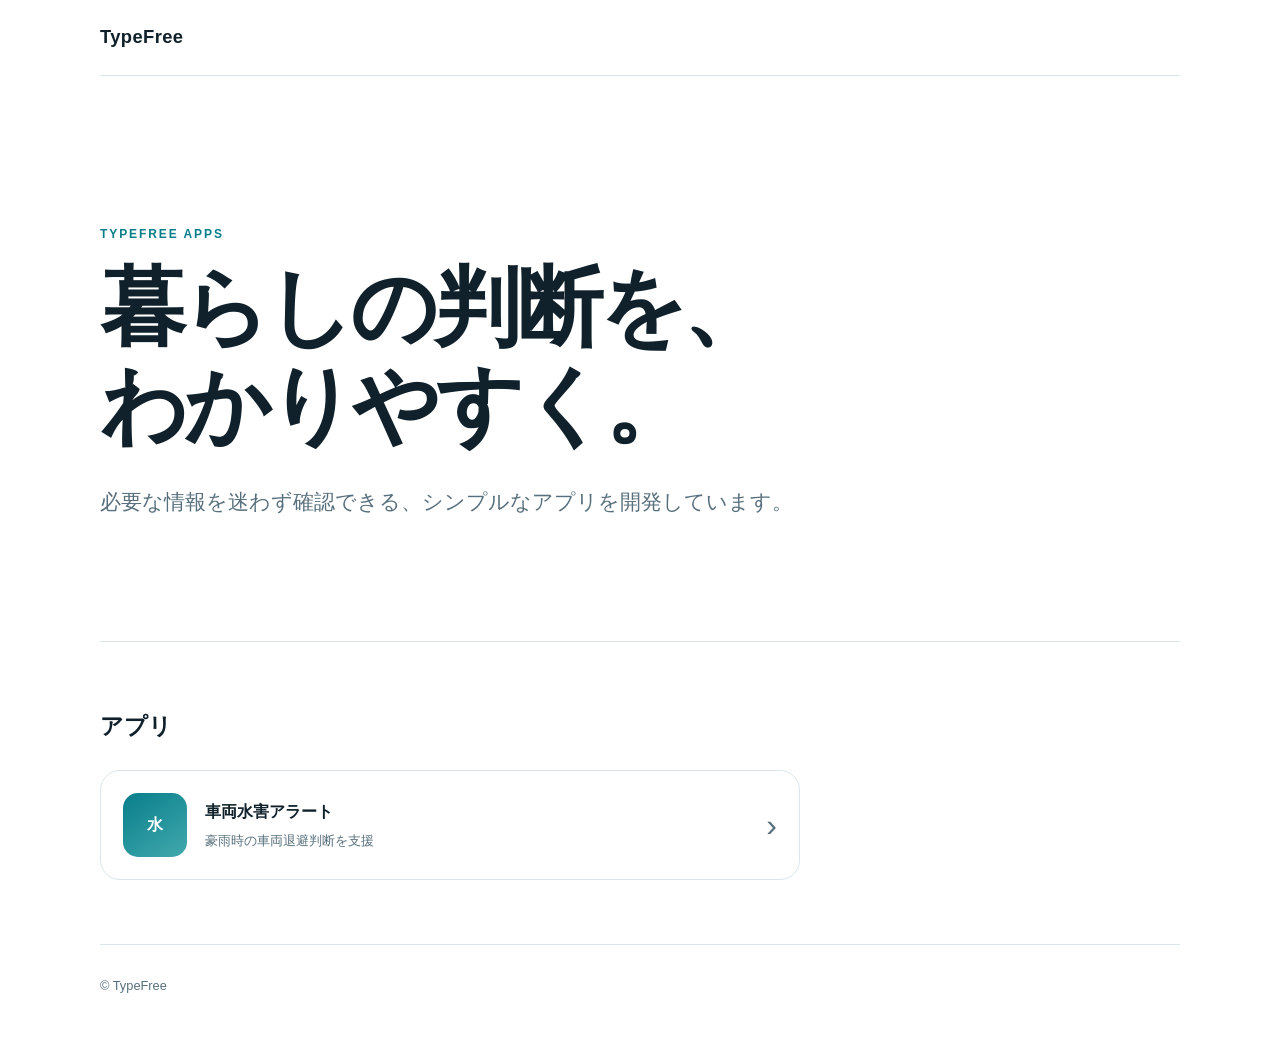
==== index.html @ a4886537 "Add vehicle flood app pages and custom domain" ====
<!doctype html>
<html lang="ja">
<head>
  <meta charset="utf-8">
  <meta name="viewport" content="width=device-width, initial-scale=1">
  <meta name="description" content="TypeFreeが提供するアプリとサービスのご案内。">
  <title>TypeFree</title>
  <link rel="stylesheet" href="/assets/style.css">
</head>
<body>
  <header class="site-header">
    <a class="brand" href="/">TypeFree</a>
  </header>
  <main>
    <section class="hero compact">
      <p class="eyebrow">TYPEFREE APPS</p>
      <h1>暮らしの判断を、<br>わかりやすく。</h1>
      <p class="lead">必要な情報を迷わず確認できる、シンプルなアプリを開発しています。</p>
    </section>
    <section class="section">
      <h2>アプリ</h2>
      <a class="app-card" href="/apps/vehicle-flood/">
        <span class="app-symbol" aria-hidden="true">水</span>
        <span>
          <strong>車両水害アラート</strong>
          <small>豪雨時の車両退避判断を支援</small>
        </span>
        <span class="arrow" aria-hidden="true">›</span>
      </a>
    </section>
  </main>
  <footer>© TypeFree</footer>
</body>
</html>
---- assets/style.css ----
:root {
  color-scheme: light;
  --ink: #10212b;
  --muted: #58707d;
  --line: #dbe6eb;
  --surface: #f3f8fa;
  --accent: #087e8b;
  --accent-dark: #075d68;
  --warm: #e59b42;
}

* { box-sizing: border-box; }

html { scroll-behavior: smooth; }

body {
  margin: 0;
  color: var(--ink);
  background: #fff;
  font-family: -apple-system, BlinkMacSystemFont, "Hiragino Sans", "Yu Gothic", sans-serif;
  line-height: 1.75;
  -webkit-font-smoothing: antialiased;
}

a { color: var(--accent-dark); }

.site-header {
  width: min(1080px, calc(100% - 40px));
  height: 76px;
  margin: auto;
  display: flex;
  align-items: center;
  justify-content: space-between;
  border-bottom: 1px solid var(--line);
}

.brand {
  color: var(--ink);
  font-size: 1.15rem;
  font-weight: 750;
  letter-spacing: .02em;
  text-decoration: none;
}

nav a {
  color: var(--muted);
  font-size: .9rem;
  text-decoration: none;
}

main { width: min(1080px, calc(100% - 40px)); margin: auto; }

.hero { padding: clamp(72px, 12vw, 148px) 0 clamp(64px, 10vw, 120px); }
.hero.compact { max-width: 780px; }

.eyebrow {
  margin: 0 0 14px;
  color: var(--accent);
  font-size: .75rem;
  font-weight: 800;
  letter-spacing: .16em;
}

h1 {
  margin: 0;
  max-width: 900px;
  font-size: clamp(2.35rem, 7vw, 5.4rem);
  line-height: 1.13;
  letter-spacing: -.045em;
}

.lead {
  max-width: 700px;
  margin: 30px 0 0;
  color: var(--muted);
  font-size: clamp(1rem, 2.4vw, 1.3rem);
}

.availability {
  display: inline-block;
  margin: 32px 0 0;
  padding: 7px 13px;
  border: 1px solid var(--line);
  border-radius: 999px;
  color: var(--muted);
  font-size: .82rem;
}

.section { padding: 64px 0; border-top: 1px solid var(--line); }
.section > h2 { margin: 0 0 24px; font-size: 1.45rem; }

.app-card {
  display: grid;
  grid-template-columns: 64px 1fr auto;
  gap: 18px;
  align-items: center;
  max-width: 700px;
  padding: 22px;
  border: 1px solid var(--line);
  border-radius: 20px;
  color: var(--ink);
  text-decoration: none;
  transition: transform .2s ease, border-color .2s ease;
}

.app-card:hover { transform: translateY(-2px); border-color: #aac6cf; }
.app-card strong, .app-card small { display: block; }
.app-card small { margin-top: 3px; color: var(--muted); }
.app-symbol {
  display: grid;
  place-items: center;
  width: 64px;
  height: 64px;
  border-radius: 15px;
  background: linear-gradient(145deg, var(--accent), #42a9ad);
  color: #fff;
  font-weight: 800;
}
.arrow { color: var(--muted); font-size: 2rem; }

.feature-grid {
  display: grid;
  grid-template-columns: repeat(3, 1fr);
  gap: 42px;
}
.feature-grid article { min-width: 0; }
.feature-grid h2 { margin: 10px 0 12px; font-size: 1.25rem; }
.feature-grid p { margin: 0; color: var(--muted); }
.number { color: var(--warm); font-size: .75rem; font-weight: 800; letter-spacing: .1em; }

.notice { max-width: 760px; }
.notice p { color: var(--muted); }

.document { max-width: 760px; padding: 80px 0 100px; }
.document h1 { font-size: clamp(2.15rem, 6vw, 3.8rem); }
.document h2 { margin: 52px 0 10px; font-size: 1.28rem; }
.document p, .document li { color: #334d5a; }
.document li + li { margin-top: 8px; }
.updated { margin: 16px 0 44px; color: var(--muted); font-size: .86rem; }
.small { color: var(--muted) !important; font-size: .86rem; }

.button {
  display: inline-block;
  margin-top: 4px;
  padding: 12px 18px;
  border-radius: 10px;
  background: var(--accent-dark);
  color: white;
  font-weight: 700;
  text-decoration: none;
}

footer {
  width: min(1080px, calc(100% - 40px));
  margin: auto;
  padding: 30px 0 52px;
  display: flex;
  flex-wrap: wrap;
  gap: 18px 26px;
  border-top: 1px solid var(--line);
  color: var(--muted);
  font-size: .8rem;
}
footer a { color: var(--muted); }
footer span { margin-left: auto; }

@media (max-width: 720px) {
  .site-header { height: 64px; }
  .hero { padding: 64px 0 72px; }
  .feature-grid { grid-template-columns: 1fr; gap: 36px; }
  .section { padding: 48px 0; }
  .document { padding: 58px 0 80px; }
  footer span { width: 100%; margin-left: 0; }
}

@media (prefers-reduced-motion: reduce) {
  html { scroll-behavior: auto; }
  .app-card { transition: none; }
}
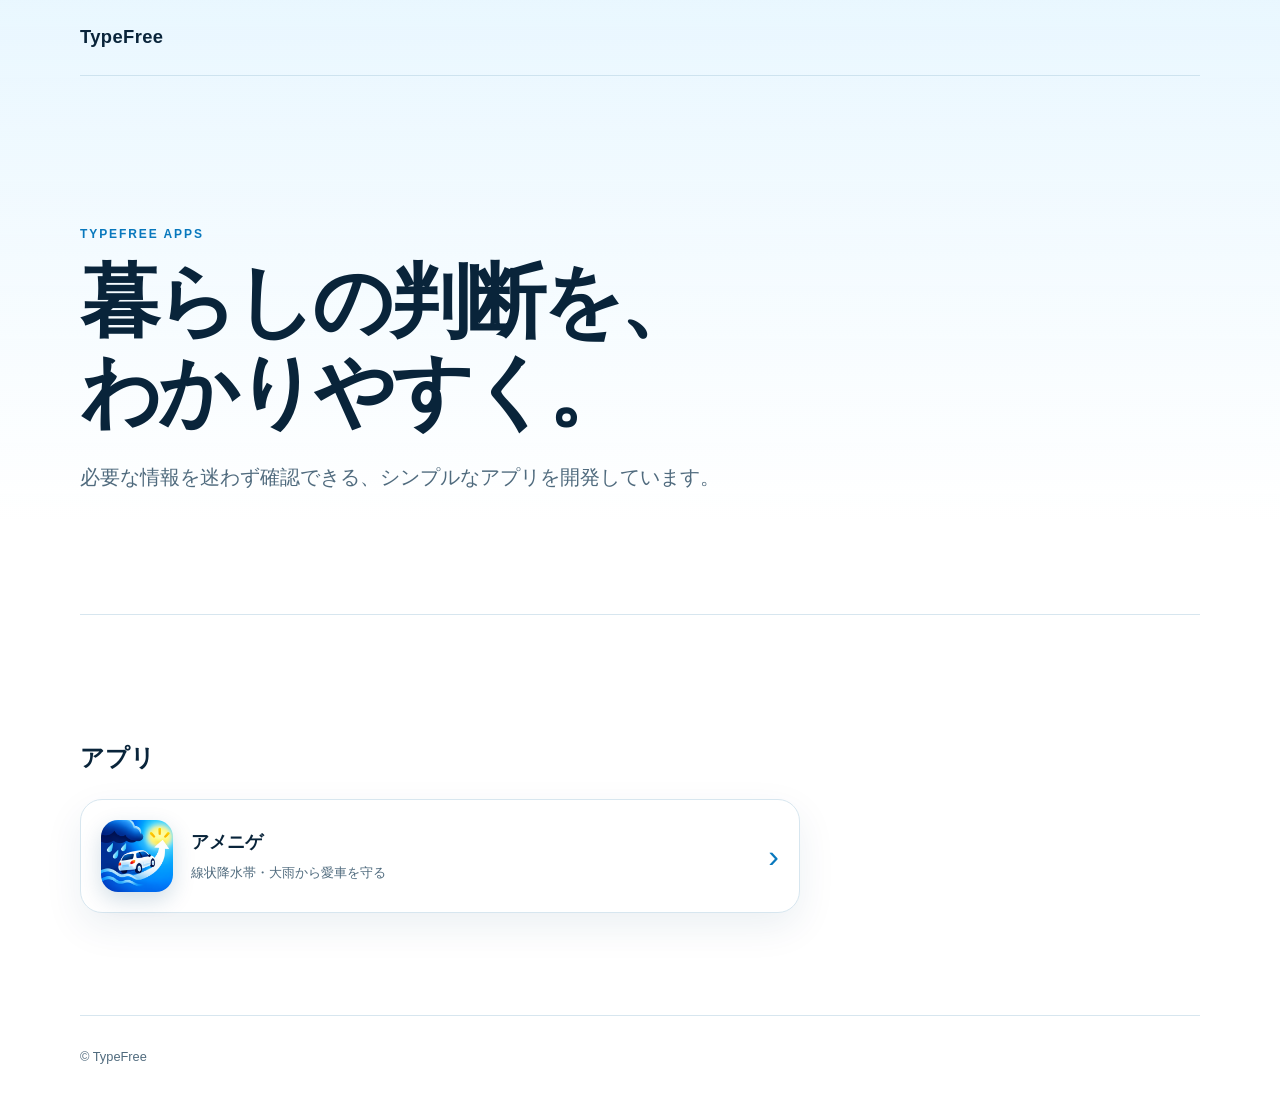
==== commit cd58799b: "Refresh Amenige product site" ====
--- a/index.html
+++ b/index.html
@@ -4,7 +4,10 @@
   <meta charset="utf-8">
   <meta name="viewport" content="width=device-width, initial-scale=1">
   <meta name="description" content="TypeFreeが提供するアプリとサービスのご案内。">
+  <meta name="theme-color" content="#075fa8">
   <title>TypeFree</title>
+  <link rel="icon" href="/assets/amenige-icon.png">
+  <link rel="apple-touch-icon" href="/assets/amenige-icon.png">
   <link rel="stylesheet" href="/assets/style.css">
 </head>
 <body>
@@ -20,10 +23,10 @@
     <section class="section">
       <h2>アプリ</h2>
       <a class="app-card" href="/apps/vehicle-flood/">
-        <span class="app-symbol" aria-hidden="true">水</span>
+        <img class="app-symbol" src="/assets/amenige-icon.png" alt="" width="72" height="72">
         <span>
-          <strong>車両水害アラート</strong>
-          <small>豪雨時の車両退避判断を支援</small>
+          <strong>アメニゲ</strong>
+          <small>線状降水帯・大雨から愛車を守る</small>
         </span>
         <span class="arrow" aria-hidden="true">›</span>
       </a>
--- a/assets/style.css
+++ b/assets/style.css
@@ -1,12 +1,17 @@
 :root {
   color-scheme: light;
-  --ink: #10212b;
-  --muted: #58707d;
-  --line: #dbe6eb;
-  --surface: #f3f8fa;
-  --accent: #087e8b;
-  --accent-dark: #075d68;
-  --warm: #e59b42;
+  --ink: #09243a;
+  --muted: #506b7e;
+  --line: #d7e6ef;
+  --surface: #f4f9fc;
+  --surface-blue: #eaf5fb;
+  --blue: #0878bd;
+  --blue-deep: #07548e;
+  --navy: #0a365c;
+  --yellow: #ffd34f;
+  --yellow-soft: #fff4bd;
+  --green: #22a86d;
+  --shadow: 0 24px 70px rgba(7, 63, 102, .16);
 }
 
 * { box-sizing: border-box; }
@@ -18,124 +23,352 @@
   color: var(--ink);
   background: #fff;
   font-family: -apple-system, BlinkMacSystemFont, "Hiragino Sans", "Yu Gothic", sans-serif;
+  font-size: 16px;
   line-height: 1.75;
   -webkit-font-smoothing: antialiased;
 }
 
-a { color: var(--accent-dark); }
+body::before {
+  position: fixed;
+  z-index: -1;
+  inset: 0 0 auto;
+  height: 520px;
+  background: linear-gradient(180deg, #e9f7ff 0%, rgba(255, 255, 255, 0) 100%);
+  content: "";
+  pointer-events: none;
+}
+
+a { color: var(--blue-deep); }
 
 .site-header {
-  width: min(1080px, calc(100% - 40px));
-  height: 76px;
+  width: min(1120px, calc(100% - 40px));
+  min-height: 76px;
   margin: auto;
   display: flex;
   align-items: center;
   justify-content: space-between;
-  border-bottom: 1px solid var(--line);
+  gap: 24px;
+  border-bottom: 1px solid rgba(11, 83, 131, .13);
 }
 
 .brand {
   color: var(--ink);
   font-size: 1.15rem;
-  font-weight: 750;
+  font-weight: 800;
   letter-spacing: .02em;
   text-decoration: none;
 }
 
+nav { display: flex; align-items: center; gap: clamp(16px, 3vw, 32px); }
 nav a {
   color: var(--muted);
   font-size: .9rem;
+  font-weight: 650;
   text-decoration: none;
 }
-
-main { width: min(1080px, calc(100% - 40px)); margin: auto; }
+nav a:hover { color: var(--blue-deep); }
+
+main { width: min(1120px, calc(100% - 40px)); margin: auto; }
 
 .hero { padding: clamp(72px, 12vw, 148px) 0 clamp(64px, 10vw, 120px); }
 .hero.compact { max-width: 780px; }
 
+.amenige-hero {
+  min-height: 680px;
+  padding: clamp(64px, 9vw, 116px) 0 clamp(76px, 10vw, 126px);
+  display: grid;
+  grid-template-columns: minmax(0, 1.16fr) minmax(300px, .84fr);
+  align-items: center;
+  gap: clamp(52px, 8vw, 110px);
+}
+
+.hero-copy { min-width: 0; }
+
 .eyebrow {
-  margin: 0 0 14px;
-  color: var(--accent);
+  margin: 0 0 12px;
+  color: var(--blue);
   font-size: .75rem;
-  font-weight: 800;
+  font-weight: 850;
   letter-spacing: .16em;
+}
+
+.app-name-lockup {
+  display: flex;
+  align-items: center;
+  gap: 16px;
+  margin: 0 0 24px;
+  font-size: clamp(1.35rem, 3vw, 2rem);
+  font-weight: 850;
+  letter-spacing: -.02em;
+}
+
+.app-name-lockup img {
+  width: 72px;
+  height: 72px;
+  border-radius: 17px;
+  box-shadow: 0 12px 30px rgba(6, 72, 119, .22);
 }
 
 h1 {
   margin: 0;
   max-width: 900px;
-  font-size: clamp(2.35rem, 7vw, 5.4rem);
+  font-size: clamp(2.45rem, 6.5vw, 5rem);
   line-height: 1.13;
-  letter-spacing: -.045em;
+  letter-spacing: -.05em;
+}
+
+.amenige-hero h1 { font-size: clamp(2.65rem, 5.6vw, 4.75rem); }
+
+.hero-subtitle {
+  margin: 24px 0 0;
+  color: var(--blue-deep);
+  font-size: clamp(1.05rem, 2vw, 1.3rem);
+  font-weight: 800;
 }
 
 .lead {
-  max-width: 700px;
-  margin: 30px 0 0;
+  max-width: 710px;
+  margin: 22px 0 0;
   color: var(--muted);
-  font-size: clamp(1rem, 2.4vw, 1.3rem);
-}
-
+  font-size: clamp(1rem, 2.2vw, 1.22rem);
+}
+
+.hero-badges { display: flex; flex-wrap: wrap; gap: 8px; margin-top: 26px; }
+.hero-badges span,
 .availability {
   display: inline-block;
-  margin: 32px 0 0;
   padding: 7px 13px;
   border: 1px solid var(--line);
   border-radius: 999px;
+  background: rgba(255, 255, 255, .76);
   color: var(--muted);
   font-size: .82rem;
-}
-
-.section { padding: 64px 0; border-top: 1px solid var(--line); }
-.section > h2 { margin: 0 0 24px; font-size: 1.45rem; }
+  font-weight: 650;
+}
+
+.availability { margin: 28px 0 0; }
+.availability-strong {
+  border-color: #efd675;
+  background: var(--yellow-soft);
+  color: #725700;
+}
+
+.hero-visual {
+  position: relative;
+  width: min(100%, 440px);
+  aspect-ratio: 1;
+  justify-self: center;
+  display: grid;
+  place-items: center;
+}
+
+.hero-visual::before {
+  position: absolute;
+  inset: 2%;
+  border-radius: 44% 56% 63% 37% / 47% 38% 62% 53%;
+  background:
+    radial-gradient(circle at 76% 23%, rgba(255, 211, 79, .9), transparent 28%),
+    linear-gradient(145deg, #bceaff 0%, #e8f8ff 54%, #fff3a6 100%);
+  content: "";
+  transform: rotate(-5deg);
+}
+
+.hero-app-icon {
+  position: relative;
+  z-index: 1;
+  width: 68%;
+  height: auto;
+  border-radius: 23%;
+  box-shadow: var(--shadow);
+}
+
+.weather-orbit {
+  position: absolute;
+  z-index: 2;
+  padding: 7px 12px;
+  border-radius: 999px;
+  box-shadow: 0 10px 30px rgba(7, 63, 102, .13);
+  font-size: .78rem;
+  font-weight: 800;
+}
+.weather-orbit-rain { top: 12%; left: 0; background: var(--navy); color: #fff; }
+.weather-orbit-safe { right: -1%; bottom: 16%; background: var(--yellow); color: #4f3a00; }
+
+.question-band {
+  margin-bottom: 78px;
+  padding: clamp(28px, 5vw, 48px);
+  display: grid;
+  grid-template-columns: .7fr 1.3fr;
+  align-items: center;
+  gap: 48px;
+  border-radius: 32px;
+  background: var(--navy);
+  color: #fff;
+  box-shadow: 0 24px 60px rgba(6, 50, 87, .18);
+}
+.question-band .eyebrow { color: #6fd4ff; }
+.question-band h2 { margin: 0; font-size: clamp(1.65rem, 3.2vw, 2.45rem); line-height: 1.3; }
+.question-band ol { margin: 0; padding: 0; display: grid; gap: 12px; list-style: none; }
+.question-band li {
+  display: grid;
+  grid-template-columns: 34px 1fr;
+  gap: 0 12px;
+  align-items: center;
+  padding: 13px 15px;
+  border: 1px solid rgba(255, 255, 255, .14);
+  border-radius: 15px;
+  background: rgba(255, 255, 255, .07);
+}
+.question-band li > span {
+  grid-row: 1 / 3;
+  display: grid;
+  place-items: center;
+  width: 32px;
+  height: 32px;
+  border-radius: 50%;
+  background: var(--yellow);
+  color: #463300;
+  font-weight: 850;
+}
+.question-band strong { line-height: 1.35; }
+.question-band small { color: #bcd2e2; font-size: .8rem; }
+
+.section { padding: clamp(64px, 9vw, 102px) 0; border-top: 1px solid var(--line); }
+.section-heading { max-width: 760px; margin-bottom: 42px; }
+.section-heading h2,
+.location-copy h2,
+.safety-panel h2,
+.english-summary h2,
+.trust-grid h2 {
+  margin: 0;
+  font-size: clamp(1.75rem, 3.8vw, 2.85rem);
+  line-height: 1.3;
+  letter-spacing: -.03em;
+}
+.section-heading > p:last-child,
+.location-copy > p,
+.trust-grid article > p:last-child,
+.english-summary > p:last-child { color: var(--muted); }
+
+.feature-grid { display: grid; grid-template-columns: repeat(3, 1fr); gap: 24px; }
+.feature-grid article { min-width: 0; }
+.feature-grid-cards article {
+  padding: 30px;
+  border: 1px solid var(--line);
+  border-radius: 24px;
+  background: linear-gradient(180deg, #fff, var(--surface));
+}
+.feature-grid h3 { margin: 18px 0 10px; font-size: 1.2rem; }
+.feature-grid p { margin: 0; color: var(--muted); }
+.feature-icon {
+  display: grid;
+  place-items: center;
+  width: 48px;
+  height: 48px;
+  border-radius: 15px;
+  background: var(--surface-blue);
+  color: var(--blue-deep);
+  font-weight: 850;
+}
+
+.location-section {
+  display: grid;
+  grid-template-columns: 1fr minmax(360px, .86fr);
+  align-items: center;
+  gap: clamp(48px, 9vw, 110px);
+}
+.location-copy > p:not(.eyebrow) { margin: 22px 0 0; }
+.location-card {
+  padding: 20px;
+  border: 1px solid #c8dde9;
+  border-radius: 28px;
+  background: #fff;
+  box-shadow: var(--shadow);
+}
+.location-tabs {
+  display: grid;
+  grid-template-columns: 1fr 1fr;
+  gap: 4px;
+  padding: 4px;
+  border-radius: 12px;
+  background: #eef3f6;
+  color: var(--muted);
+  font-size: .84rem;
+  font-weight: 750;
+  text-align: center;
+}
+.location-tabs span { padding: 7px 5px; border-radius: 9px; }
+.location-tabs .active { background: #fff; color: var(--ink); box-shadow: 0 2px 8px rgba(8, 58, 90, .1); }
+.location-status { display: flex; align-items: center; gap: 12px; padding: 25px 4px 19px; }
+.location-status small,
+.location-status strong { display: block; }
+.location-status small { color: var(--muted); }
+.location-status strong { font-size: 1.25rem; }
+.status-dot { width: 16px; height: 16px; border-radius: 50%; background: var(--green); box-shadow: 0 0 0 7px rgba(34, 168, 109, .13); }
+.location-row { display: flex; justify-content: space-between; gap: 20px; padding: 12px 4px; border-top: 1px solid var(--line); font-size: .9rem; }
+.location-row span { color: var(--muted); }
+.location-row strong { text-align: right; }
+.location-card > p { margin: 17px 4px 2px; color: var(--muted); font-size: .8rem; line-height: 1.55; }
+
+.trust-grid { display: grid; grid-template-columns: repeat(3, 1fr); gap: 44px; }
+.trust-grid h2 { font-size: 1.35rem; }
+.trust-grid p:last-child { margin-bottom: 0; }
+
+.safety-panel {
+  display: grid;
+  grid-template-columns: auto 1fr;
+  gap: 24px;
+  margin: 70px 0;
+  padding: clamp(28px, 5vw, 48px);
+  border: 0;
+  border-radius: 28px;
+  background: #fff7d8;
+}
+.safety-mark {
+  display: grid;
+  place-items: center;
+  width: 54px;
+  height: 54px;
+  border-radius: 17px;
+  background: var(--yellow);
+  color: #543e00;
+  font-size: 1.6rem;
+  font-weight: 900;
+}
+.safety-panel h2 { font-size: clamp(1.5rem, 3vw, 2.2rem); }
+.safety-panel p:last-child { margin-bottom: 0; color: #5f551f; }
+
+.english-summary { max-width: 820px; }
+.english-summary h2 { font-size: clamp(1.5rem, 3vw, 2.2rem); }
 
 .app-card {
   display: grid;
-  grid-template-columns: 64px 1fr auto;
+  grid-template-columns: 72px 1fr auto;
   gap: 18px;
   align-items: center;
-  max-width: 700px;
-  padding: 22px;
+  max-width: 720px;
+  padding: 20px;
   border: 1px solid var(--line);
-  border-radius: 20px;
+  border-radius: 22px;
+  background: #fff;
   color: var(--ink);
   text-decoration: none;
-  transition: transform .2s ease, border-color .2s ease;
-}
-
-.app-card:hover { transform: translateY(-2px); border-color: #aac6cf; }
+  box-shadow: 0 14px 38px rgba(7, 63, 102, .08);
+  transition: transform .2s ease, box-shadow .2s ease;
+}
+.app-card:hover { transform: translateY(-3px); box-shadow: 0 20px 45px rgba(7, 63, 102, .14); }
 .app-card strong, .app-card small { display: block; }
+.app-card strong { font-size: 1.1rem; }
 .app-card small { margin-top: 3px; color: var(--muted); }
-.app-symbol {
-  display: grid;
-  place-items: center;
-  width: 64px;
-  height: 64px;
-  border-radius: 15px;
-  background: linear-gradient(145deg, var(--accent), #42a9ad);
-  color: #fff;
-  font-weight: 800;
-}
-.arrow { color: var(--muted); font-size: 2rem; }
-
-.feature-grid {
-  display: grid;
-  grid-template-columns: repeat(3, 1fr);
-  gap: 42px;
-}
-.feature-grid article { min-width: 0; }
-.feature-grid h2 { margin: 10px 0 12px; font-size: 1.25rem; }
-.feature-grid p { margin: 0; color: var(--muted); }
-.number { color: var(--warm); font-size: .75rem; font-weight: 800; letter-spacing: .1em; }
-
-.notice { max-width: 760px; }
-.notice p { color: var(--muted); }
-
-.document { max-width: 760px; padding: 80px 0 100px; }
+.app-symbol { width: 72px; height: 72px; border-radius: 17px; box-shadow: 0 8px 22px rgba(6, 72, 119, .18); }
+.arrow { color: var(--blue); font-size: 2rem; }
+
+.document { max-width: 780px; padding: 76px 0 110px; }
 .document h1 { font-size: clamp(2.15rem, 6vw, 3.8rem); }
 .document h2 { margin: 52px 0 10px; font-size: 1.28rem; }
-.document p, .document li { color: #334d5a; }
+.document p, .document li { color: #334f62; }
 .document li + li { margin-top: 8px; }
+.document hr { margin: 64px 0; border: 0; border-top: 1px solid var(--line); }
 .updated { margin: 16px 0 44px; color: var(--muted); font-size: .86rem; }
 .small { color: var(--muted) !important; font-size: .86rem; }
 
@@ -143,15 +376,15 @@
   display: inline-block;
   margin-top: 4px;
   padding: 12px 18px;
-  border-radius: 10px;
-  background: var(--accent-dark);
-  color: white;
-  font-weight: 700;
+  border-radius: 12px;
+  background: var(--blue-deep);
+  color: #fff;
+  font-weight: 750;
   text-decoration: none;
 }
 
 footer {
-  width: min(1080px, calc(100% - 40px));
+  width: min(1120px, calc(100% - 40px));
   margin: auto;
   padding: 30px 0 52px;
   display: flex;
@@ -164,13 +397,40 @@
 footer a { color: var(--muted); }
 footer span { margin-left: auto; }
 
+@media (max-width: 820px) {
+  .amenige-hero { min-height: auto; grid-template-columns: 1fr; }
+  .hero-visual { width: min(86%, 390px); grid-row: 1; }
+  .hero-copy { grid-row: 2; }
+  .question-band,
+  .location-section { grid-template-columns: 1fr; }
+  .trust-grid { grid-template-columns: 1fr; gap: 28px; }
+}
+
 @media (max-width: 720px) {
-  .site-header { height: 64px; }
+  .site-header { min-height: 64px; }
+  nav a:not(:last-child) { display: none; }
   .hero { padding: 64px 0 72px; }
-  .feature-grid { grid-template-columns: 1fr; gap: 36px; }
-  .section { padding: 48px 0; }
+  .amenige-hero { padding: 52px 0 72px; gap: 38px; }
+  .hero-visual { width: min(88%, 330px); }
+  .app-name-lockup { margin-bottom: 20px; }
+  .app-name-lockup img { width: 60px; height: 60px; border-radius: 14px; }
+  .question-band { margin-bottom: 40px; gap: 24px; border-radius: 24px; }
+  .feature-grid { grid-template-columns: 1fr; }
+  .section { padding: 56px 0; }
+  .location-section { gap: 36px; }
+  .location-card { border-radius: 22px; }
+  .safety-panel { grid-template-columns: 1fr; margin: 42px 0; }
   .document { padding: 58px 0 80px; }
   footer span { width: 100%; margin-left: 0; }
+}
+
+@media (max-width: 420px) {
+  main,
+  .site-header,
+  footer { width: min(100% - 28px, 1120px); }
+  .amenige-hero h1 { font-size: 2.45rem; }
+  .weather-orbit { font-size: .72rem; }
+  .location-row { align-items: flex-start; }
 }
 
 @media (prefers-reduced-motion: reduce) {
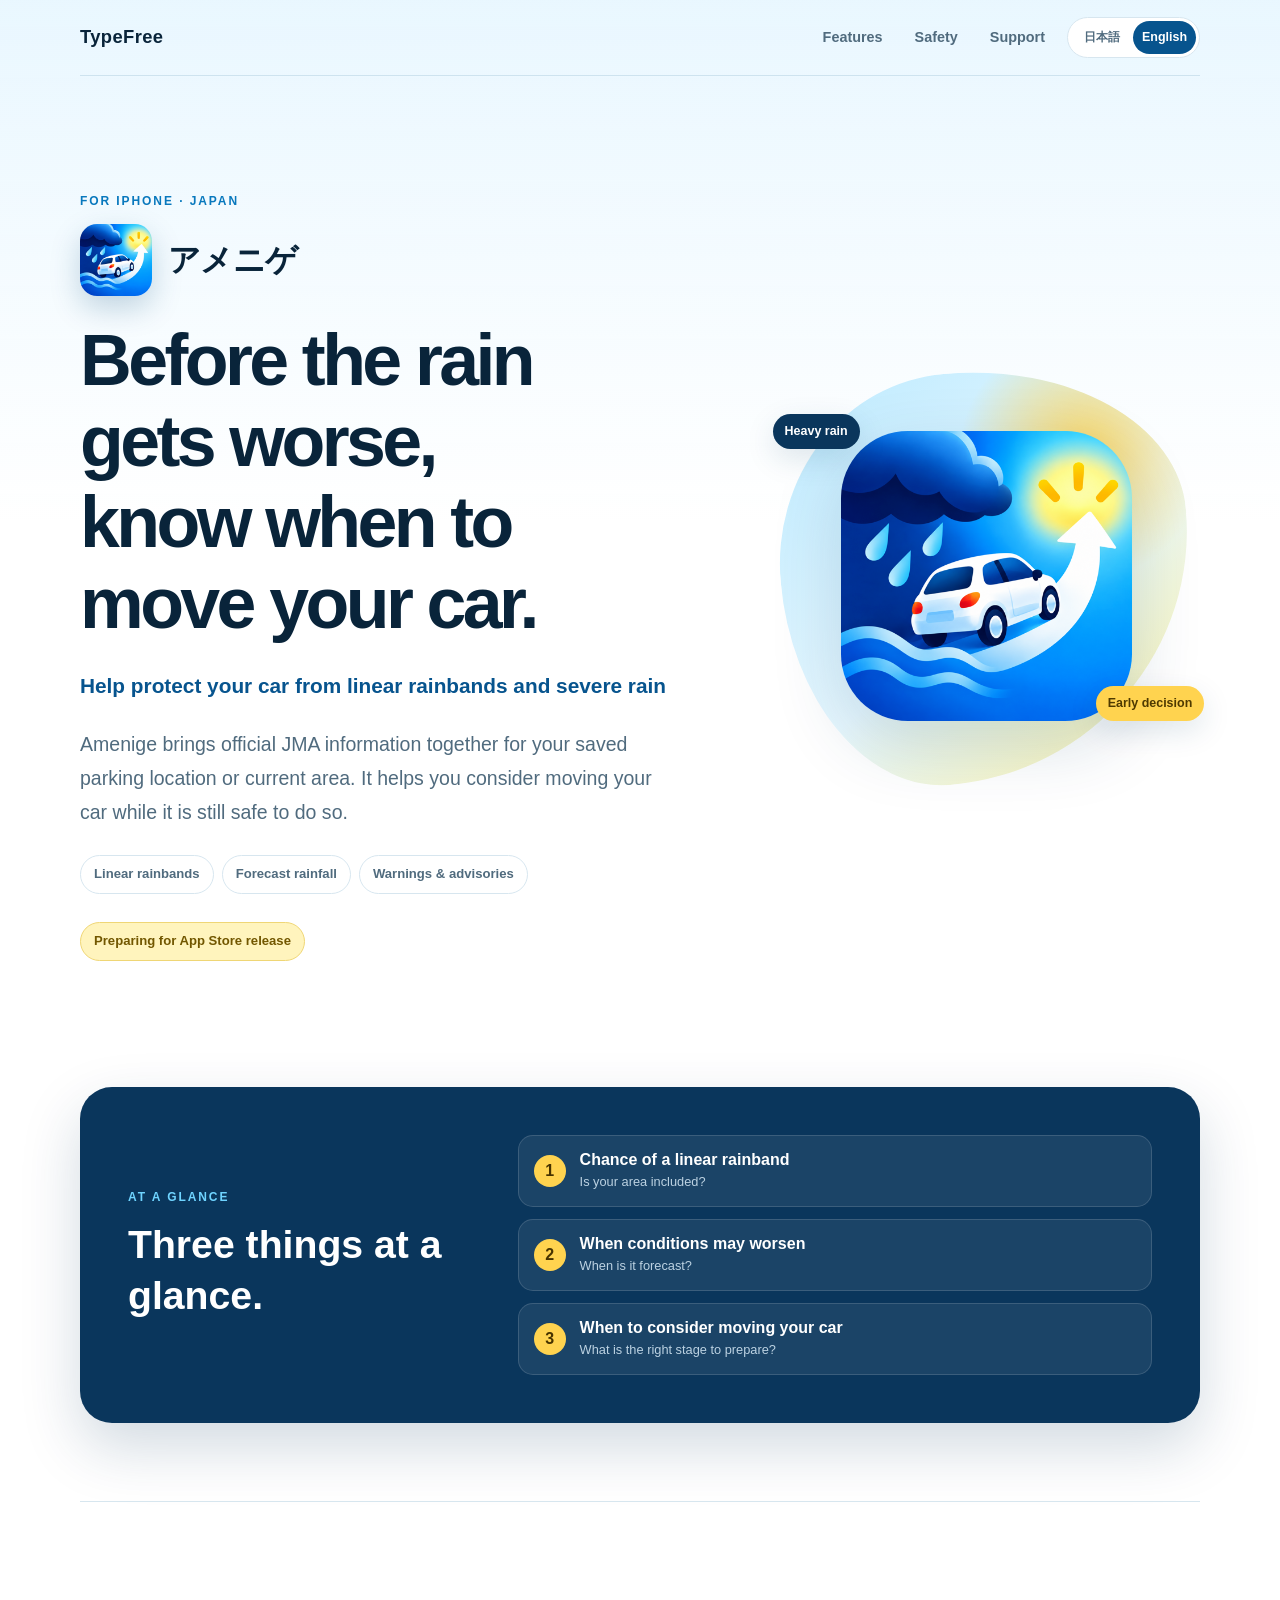
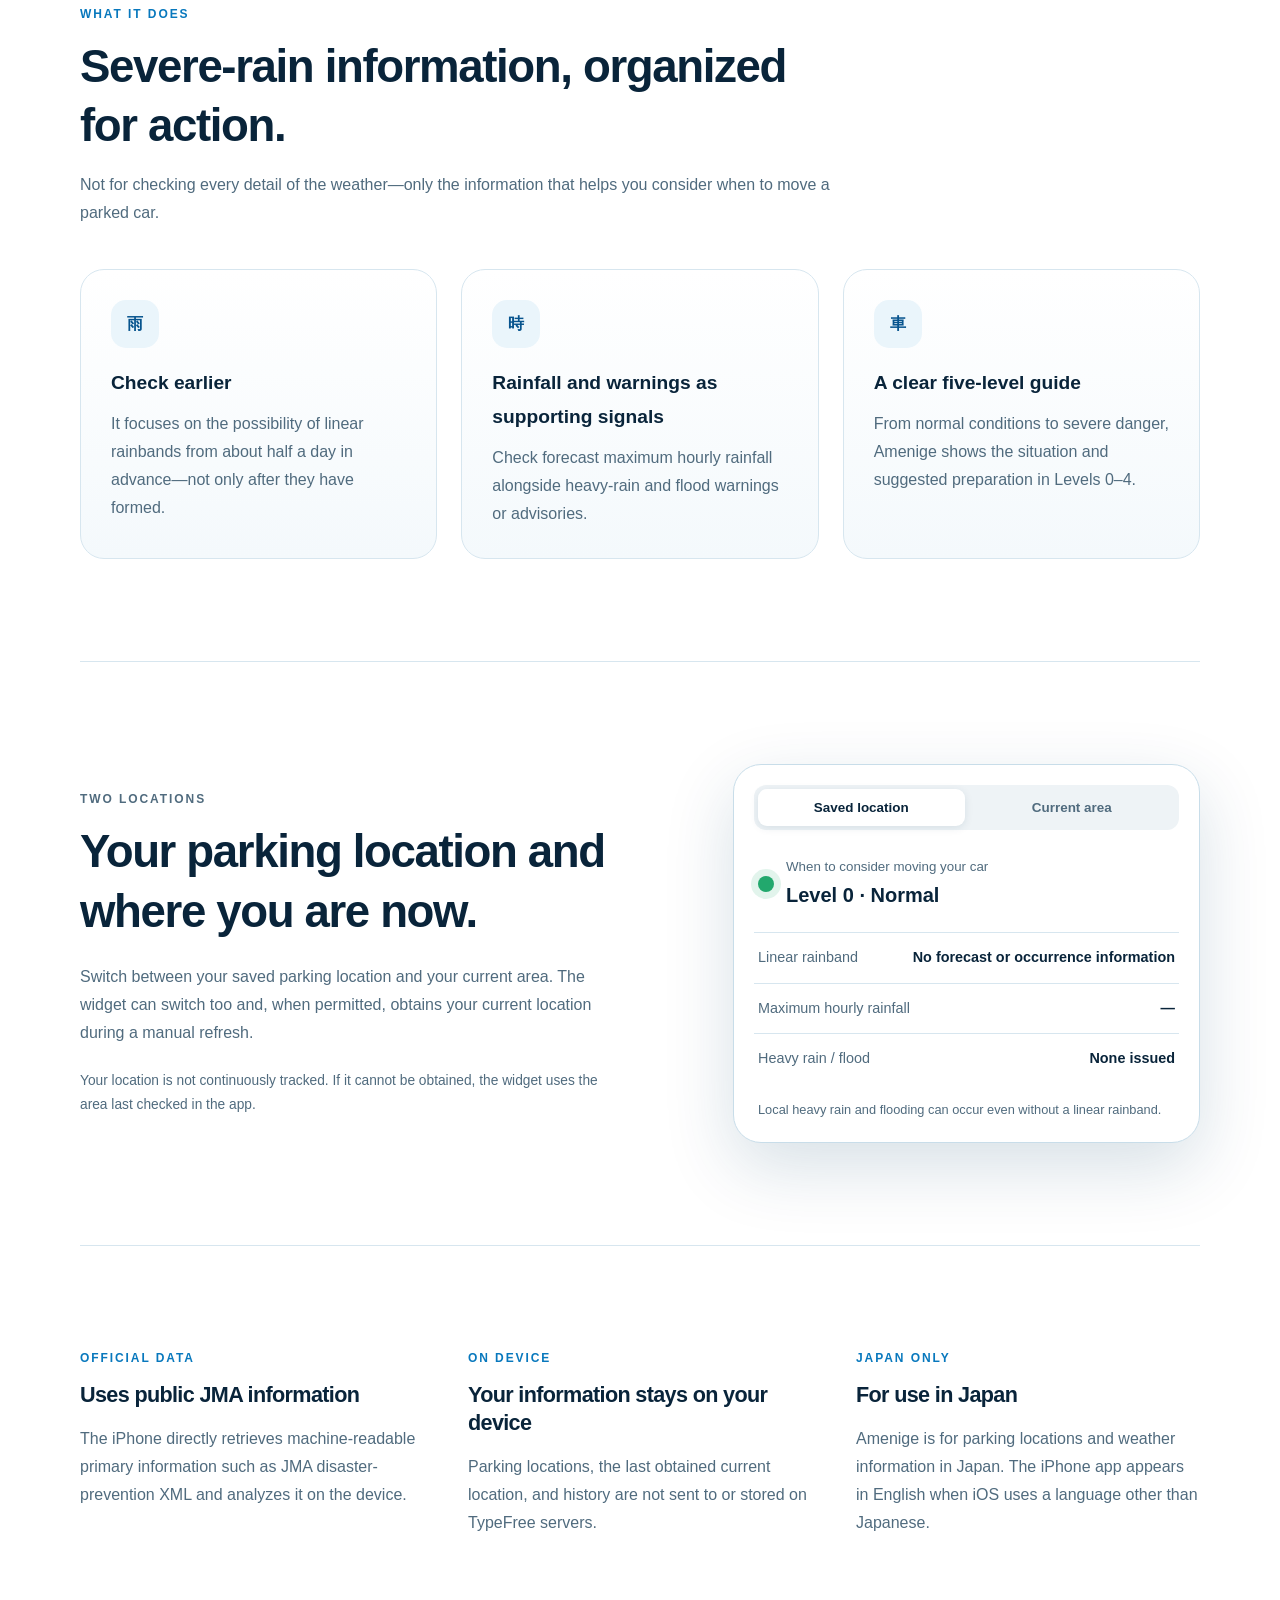
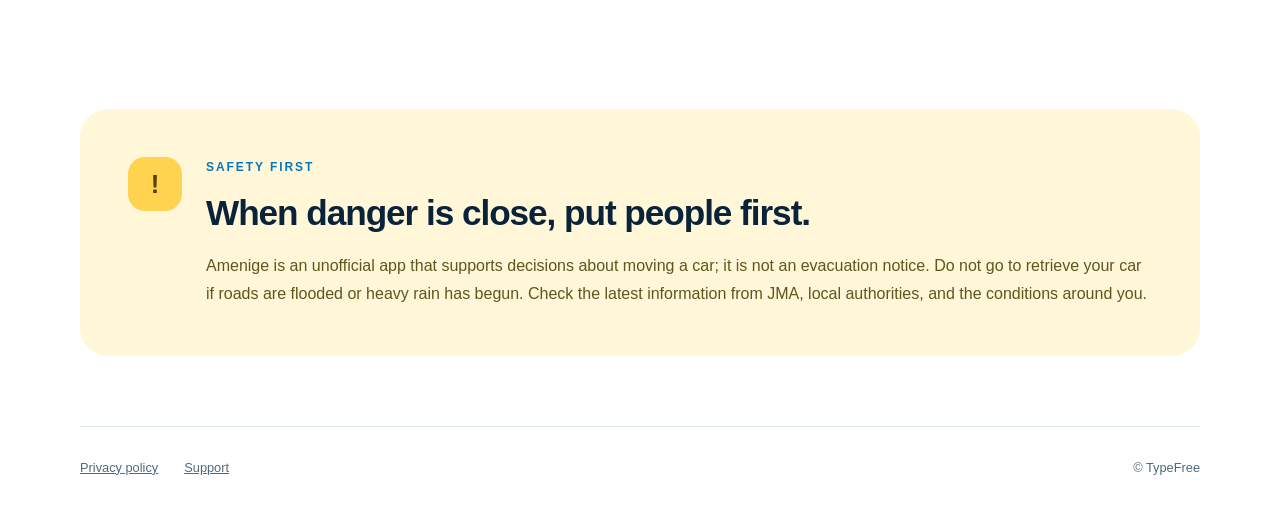
==== commit e4e262d0: "Rename site routes to Amenige and add language switch" ====
--- a/index.html
+++ b/index.html
@@ -3,35 +3,20 @@
 <head>
   <meta charset="utf-8">
   <meta name="viewport" content="width=device-width, initial-scale=1">
-  <meta name="description" content="TypeFreeが提供するアプリとサービスのご案内。">
+  <meta http-equiv="refresh" content="0; url=/apps/amenige/">
   <meta name="theme-color" content="#075fa8">
-  <title>TypeFree</title>
+  <title>アメニゲ | TypeFree</title>
   <link rel="icon" href="/assets/amenige-icon.png">
-  <link rel="apple-touch-icon" href="/assets/amenige-icon.png">
-  <link rel="stylesheet" href="/assets/style.css">
+  <script>
+    (() => {
+      const destination = new URL('/apps/amenige/', window.location.origin);
+      const current = new URL(window.location.href);
+      if (current.searchParams.get('lang') === 'en') destination.searchParams.set('lang', 'en');
+      window.location.replace(destination);
+    })();
+  </script>
 </head>
 <body>
-  <header class="site-header">
-    <a class="brand" href="/">TypeFree</a>
-  </header>
-  <main>
-    <section class="hero compact">
-      <p class="eyebrow">TYPEFREE APPS</p>
-      <h1>暮らしの判断を、<br>わかりやすく。</h1>
-      <p class="lead">必要な情報を迷わず確認できる、シンプルなアプリを開発しています。</p>
-    </section>
-    <section class="section">
-      <h2>アプリ</h2>
-      <a class="app-card" href="/apps/vehicle-flood/">
-        <img class="app-symbol" src="/assets/amenige-icon.png" alt="" width="72" height="72">
-        <span>
-          <strong>アメニゲ</strong>
-          <small>線状降水帯・大雨から愛車を守る</small>
-        </span>
-        <span class="arrow" aria-hidden="true">›</span>
-      </a>
-    </section>
-  </main>
-  <footer>© TypeFree</footer>
+  <p><a href="/apps/amenige/">アメニゲの紹介ページへ</a></p>
 </body>
 </html>
